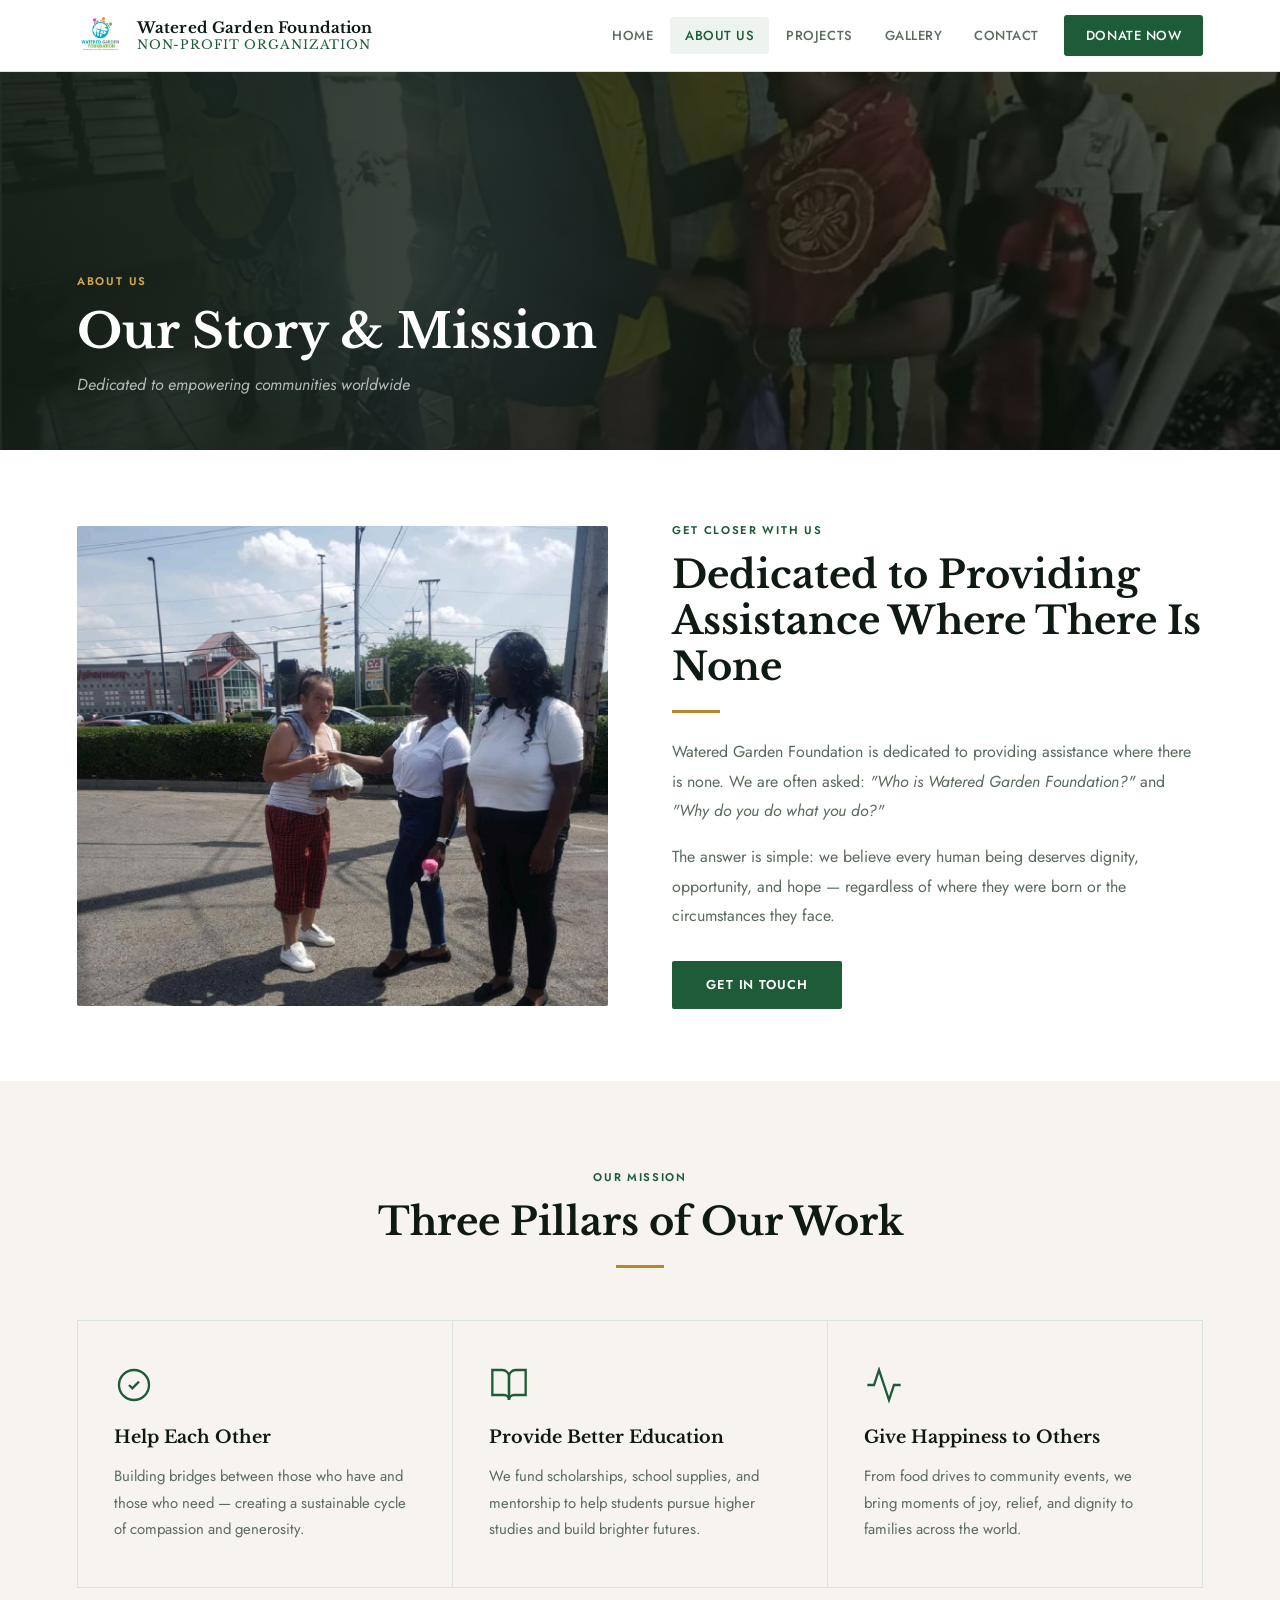
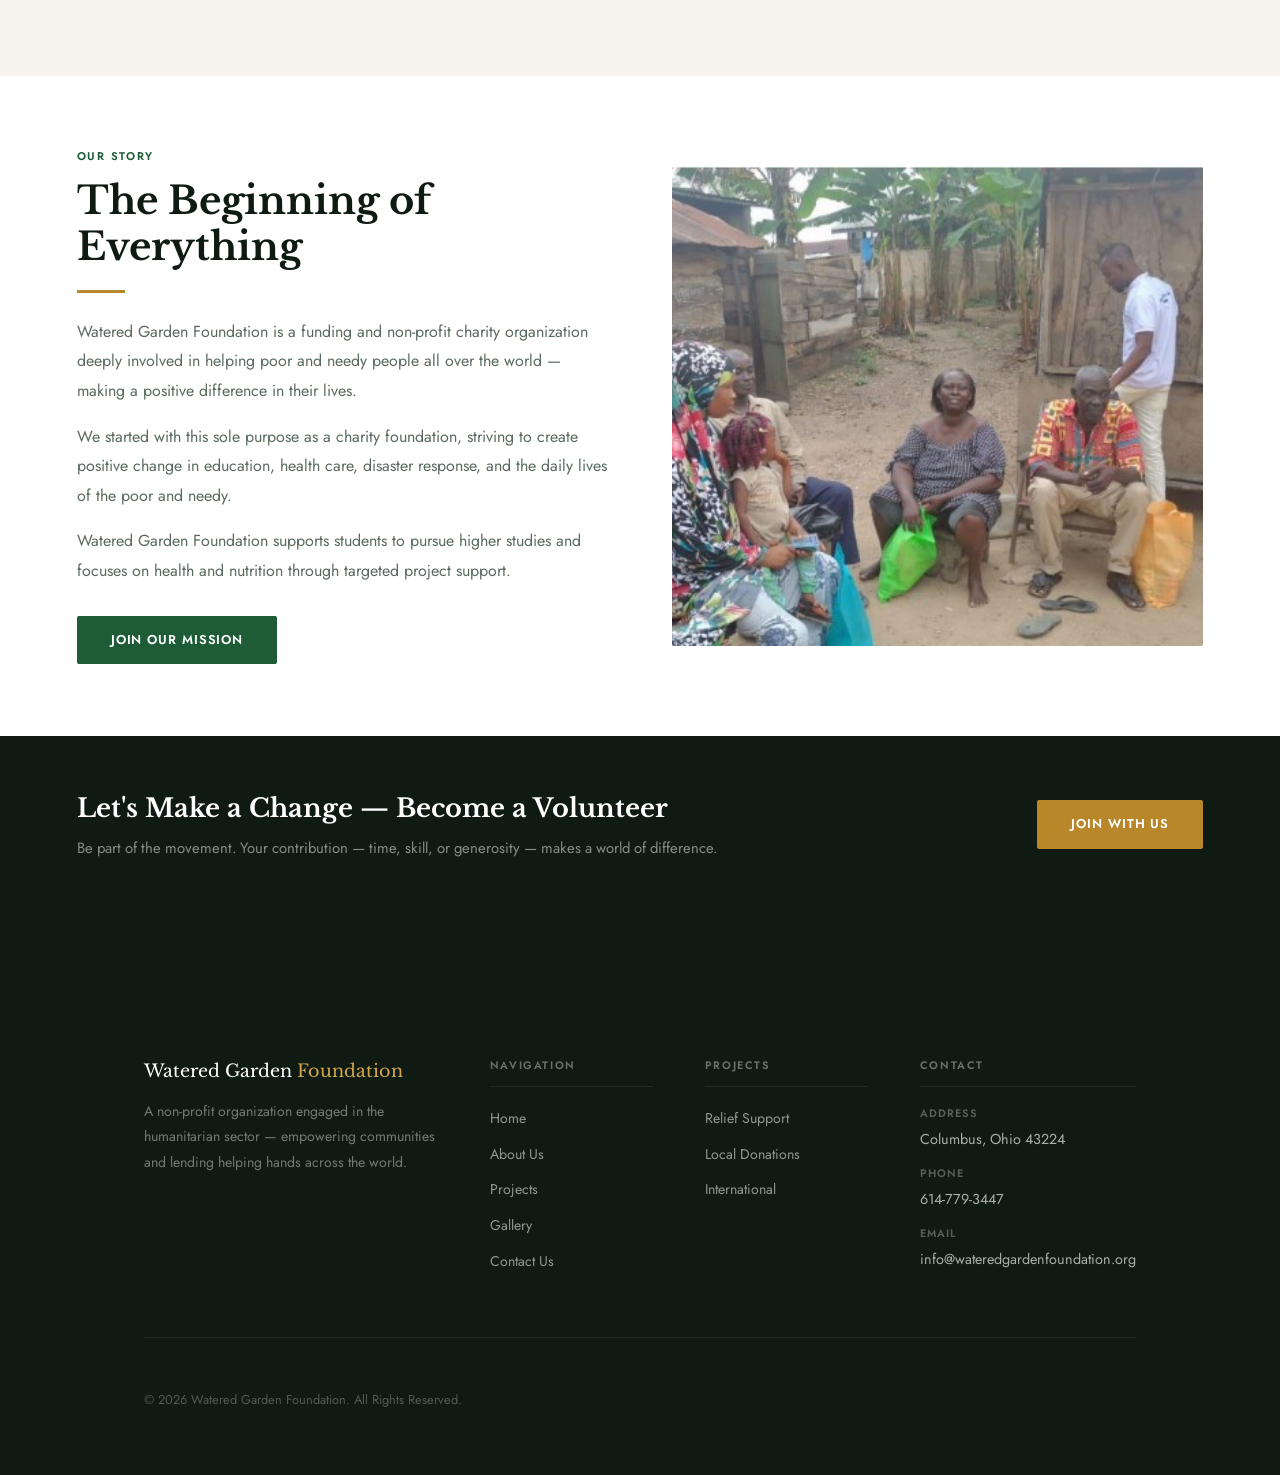
==== about.html @ 7ce8fe66 "Update copyright year to 2026 Co-Authored-By: Claude Sonnet 4.6 <noreply@anthropic.com>" ====
<!DOCTYPE html>
<html lang="en">
<head>
  <meta charset="UTF-8"/>
  <meta name="viewport" content="width=device-width, initial-scale=1.0"/>
  <title>About Us – Watered Garden Foundation</title>
  <link href="https://fonts.googleapis.com/css2?family=Libre+Baskerville:ital,wght@0,400;0,700;1,400&family=Jost:wght@300;400;500;600&display=swap" rel="stylesheet"/>
  <link rel="stylesheet" href="styles.css"/>
</head>
<body>
<nav>
  <a class="nav-logo" href="index.html">
    <img src="[data-uri]" alt="Logo"/>
    <div class="nav-brand">Watered Garden Foundation<em>Non-Profit Organization</em></div>
  </a>
  <ul class="nav-links">
    <li><a href="index.html" id="nav-home">Home</a></li>
    <li><a href="about.html" id="nav-about" class="active">About Us</a></li>
    <li><a href="projects.html" id="nav-projects">Projects</a></li>
    <li><a href="gallery.html" id="nav-gallery">Gallery</a></li>
    <li><a href="contact.html" id="nav-contact">Contact</a></li>
    <li class="nav-cta"><a href="https://www.paypal.com/donate/?hosted_button_id=REPLACE_WITH_YOUR_ID" target="_blank">Donate Now</a></li>
  </ul>

  <button class="nav-toggle" id="nav-toggle" aria-label="Menu" onclick="toggleMobileNav()"><span></span><span></span><span></span></button>
</nav>
<div class="page-content">
  <div class="hero-banner" style="--bg-img:url('[data-uri]')">
  <div><span class="hero-eyebrow">About Us</span><h1>Our Story &amp; Mission</h1><p>Dedicated to empowering communities worldwide</p></div>
</div>
  <section>
    <div class="about-intro-inner">
      <img src="[data-uri]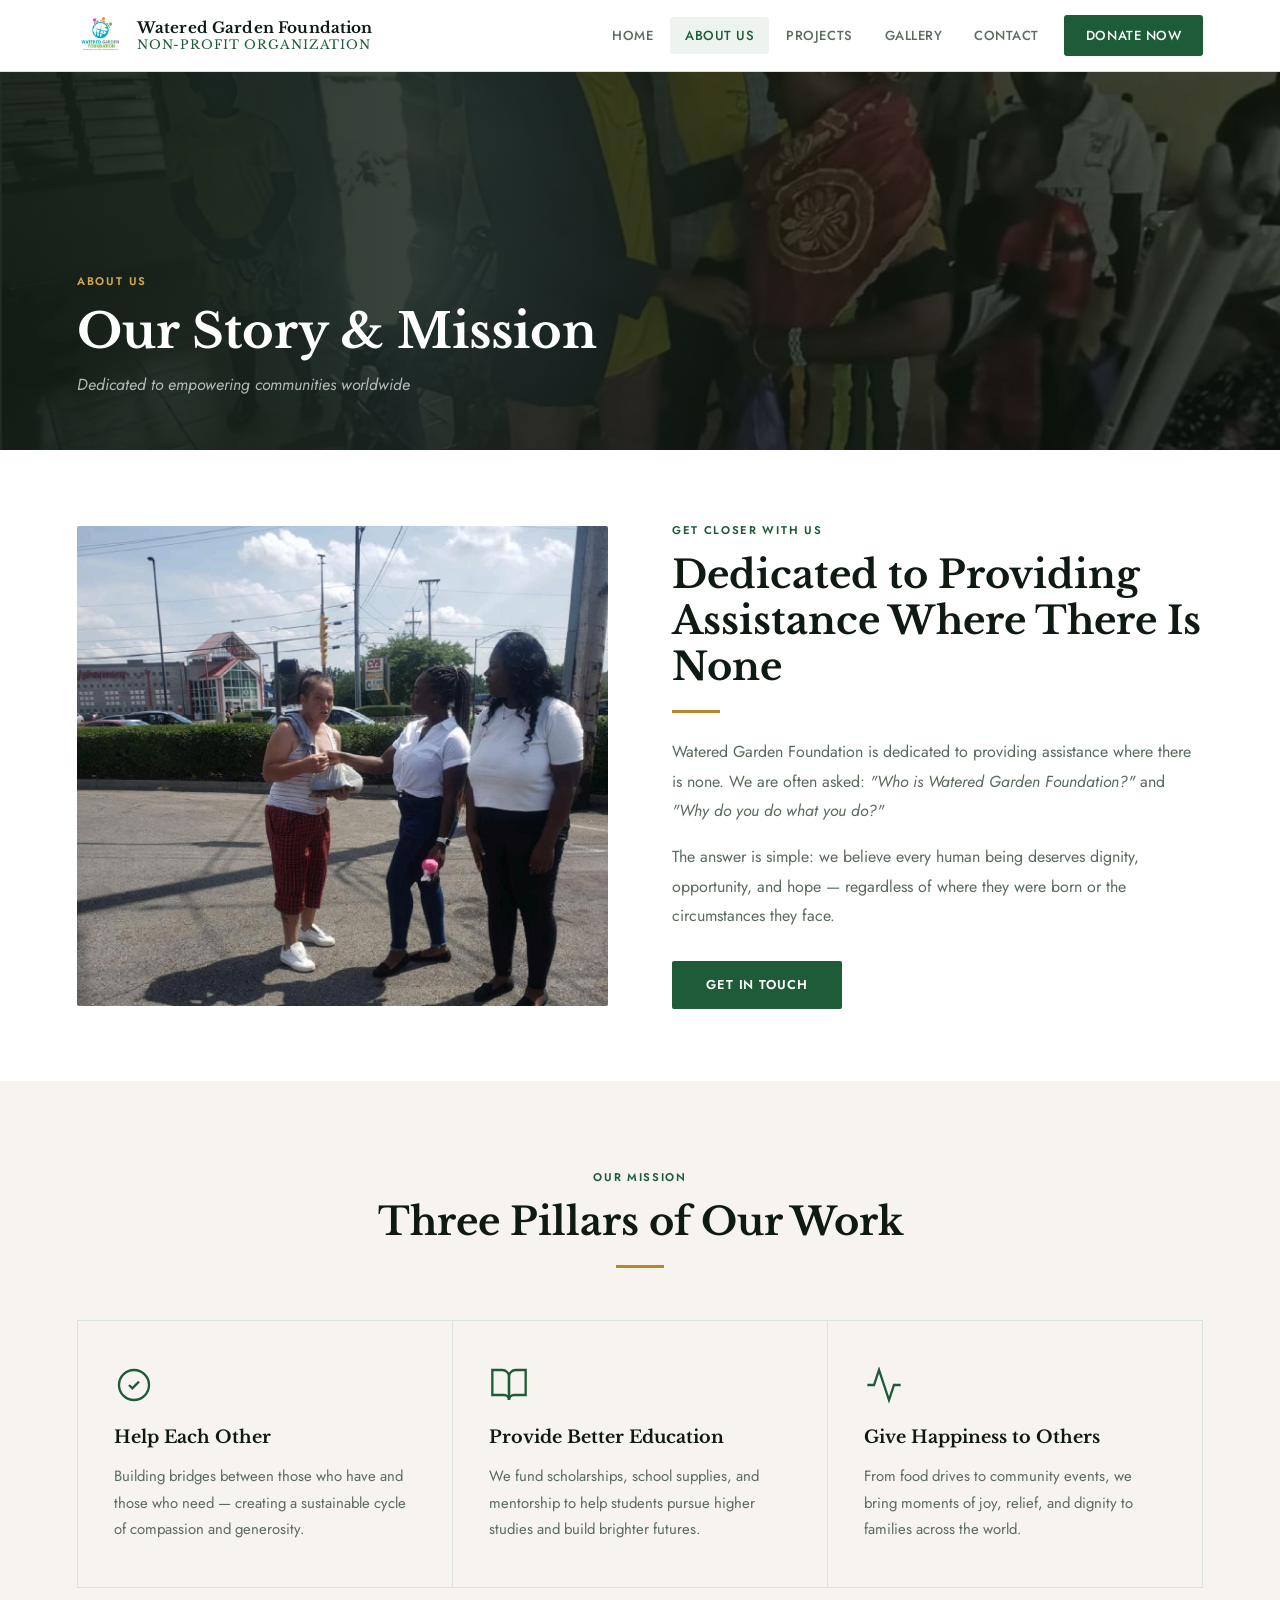
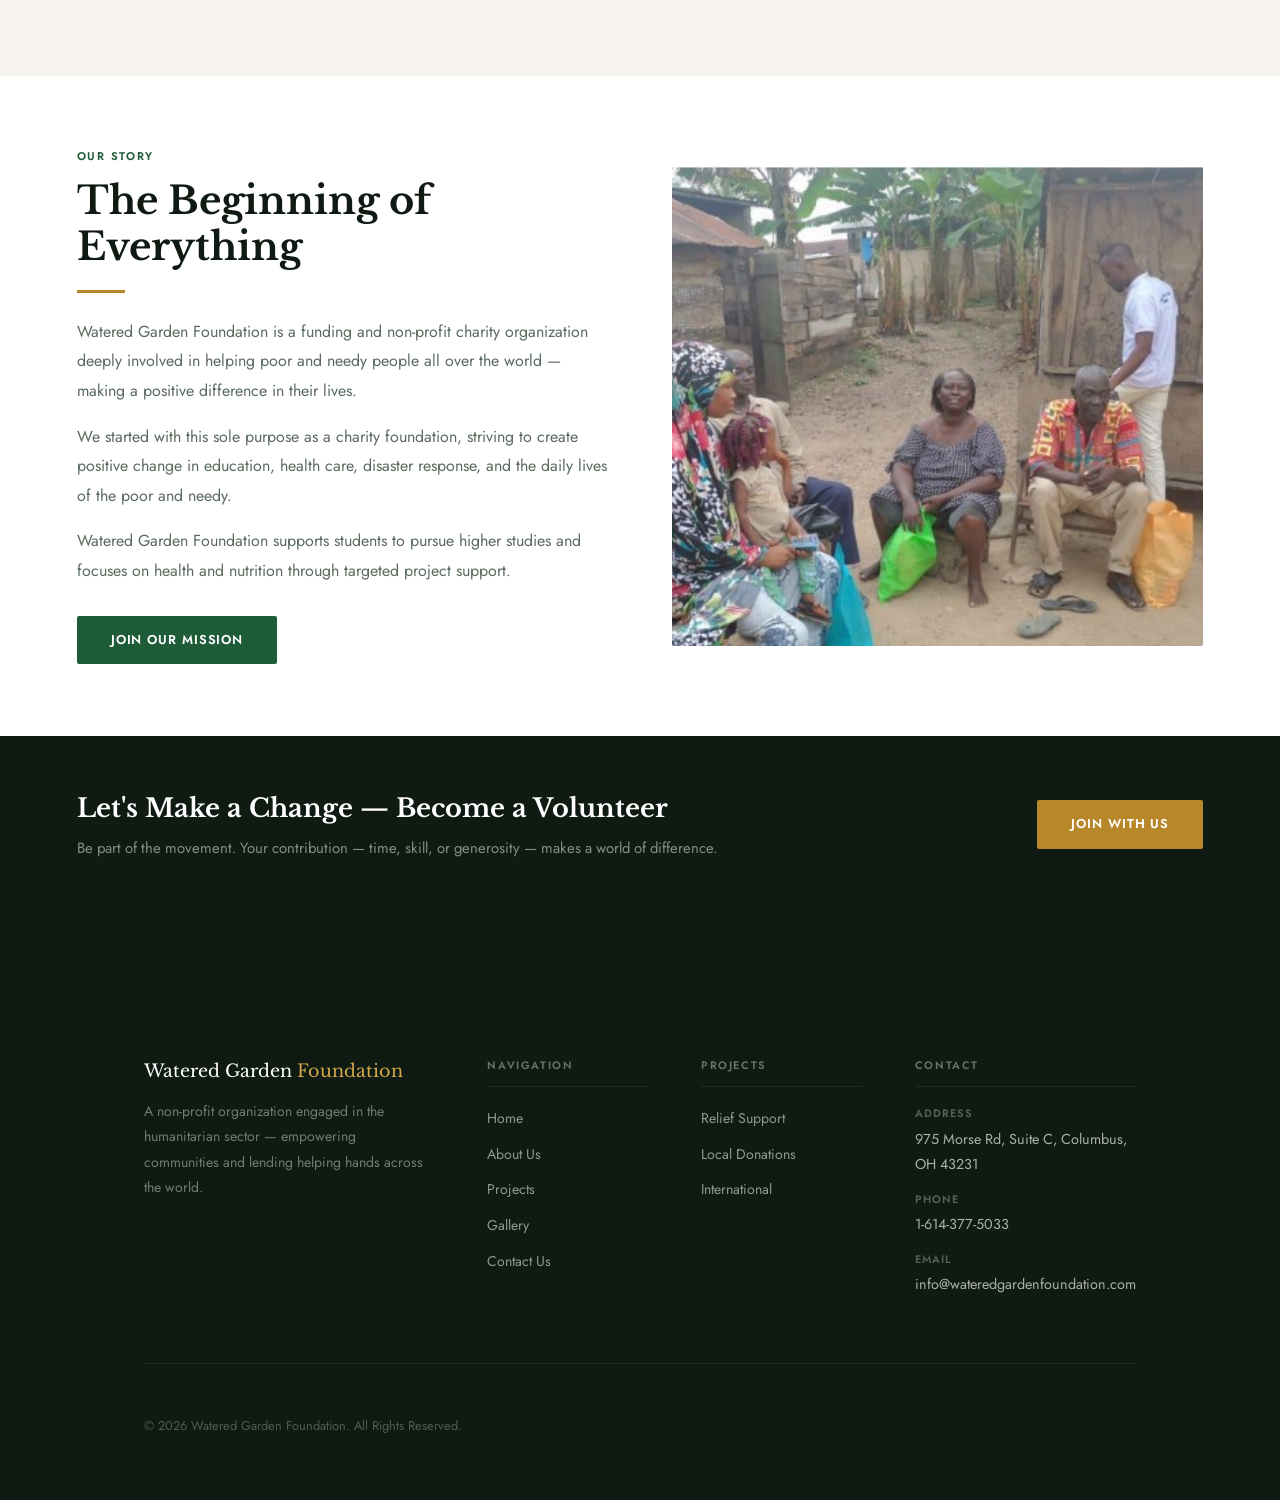
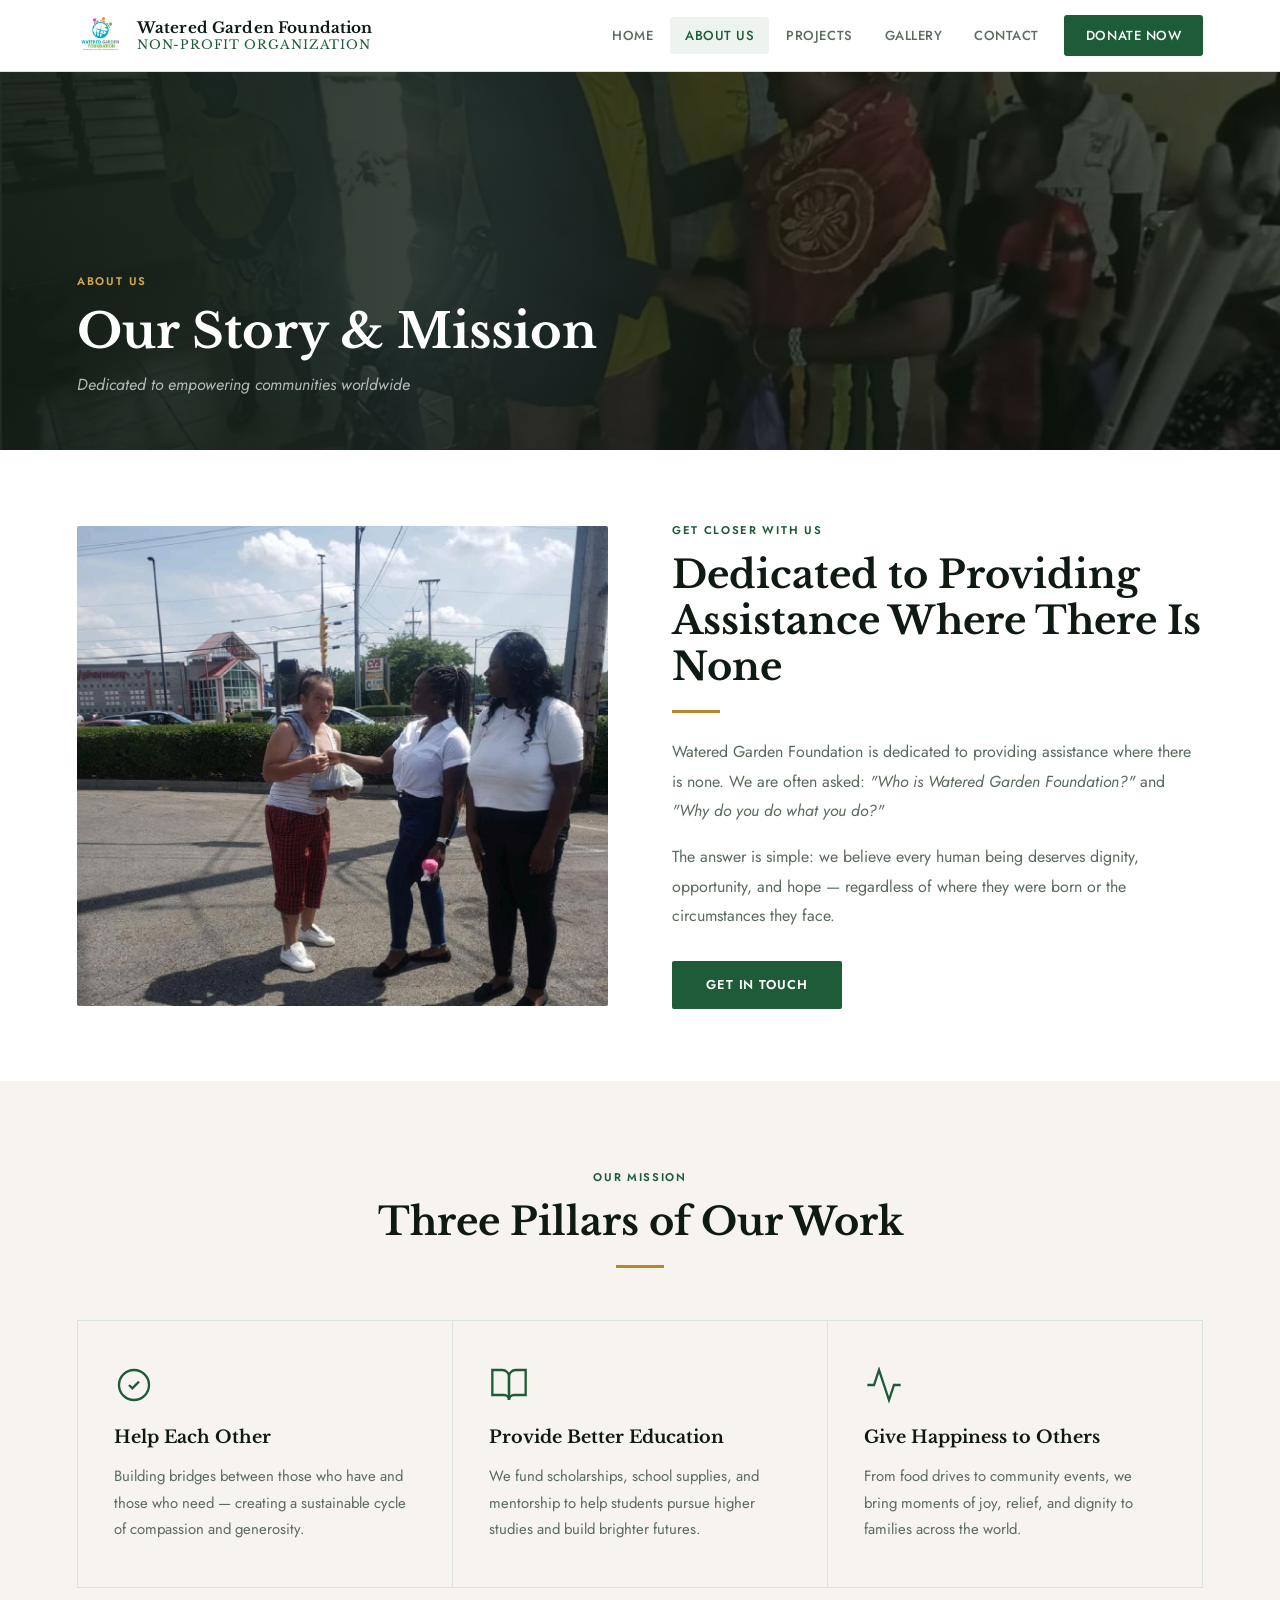
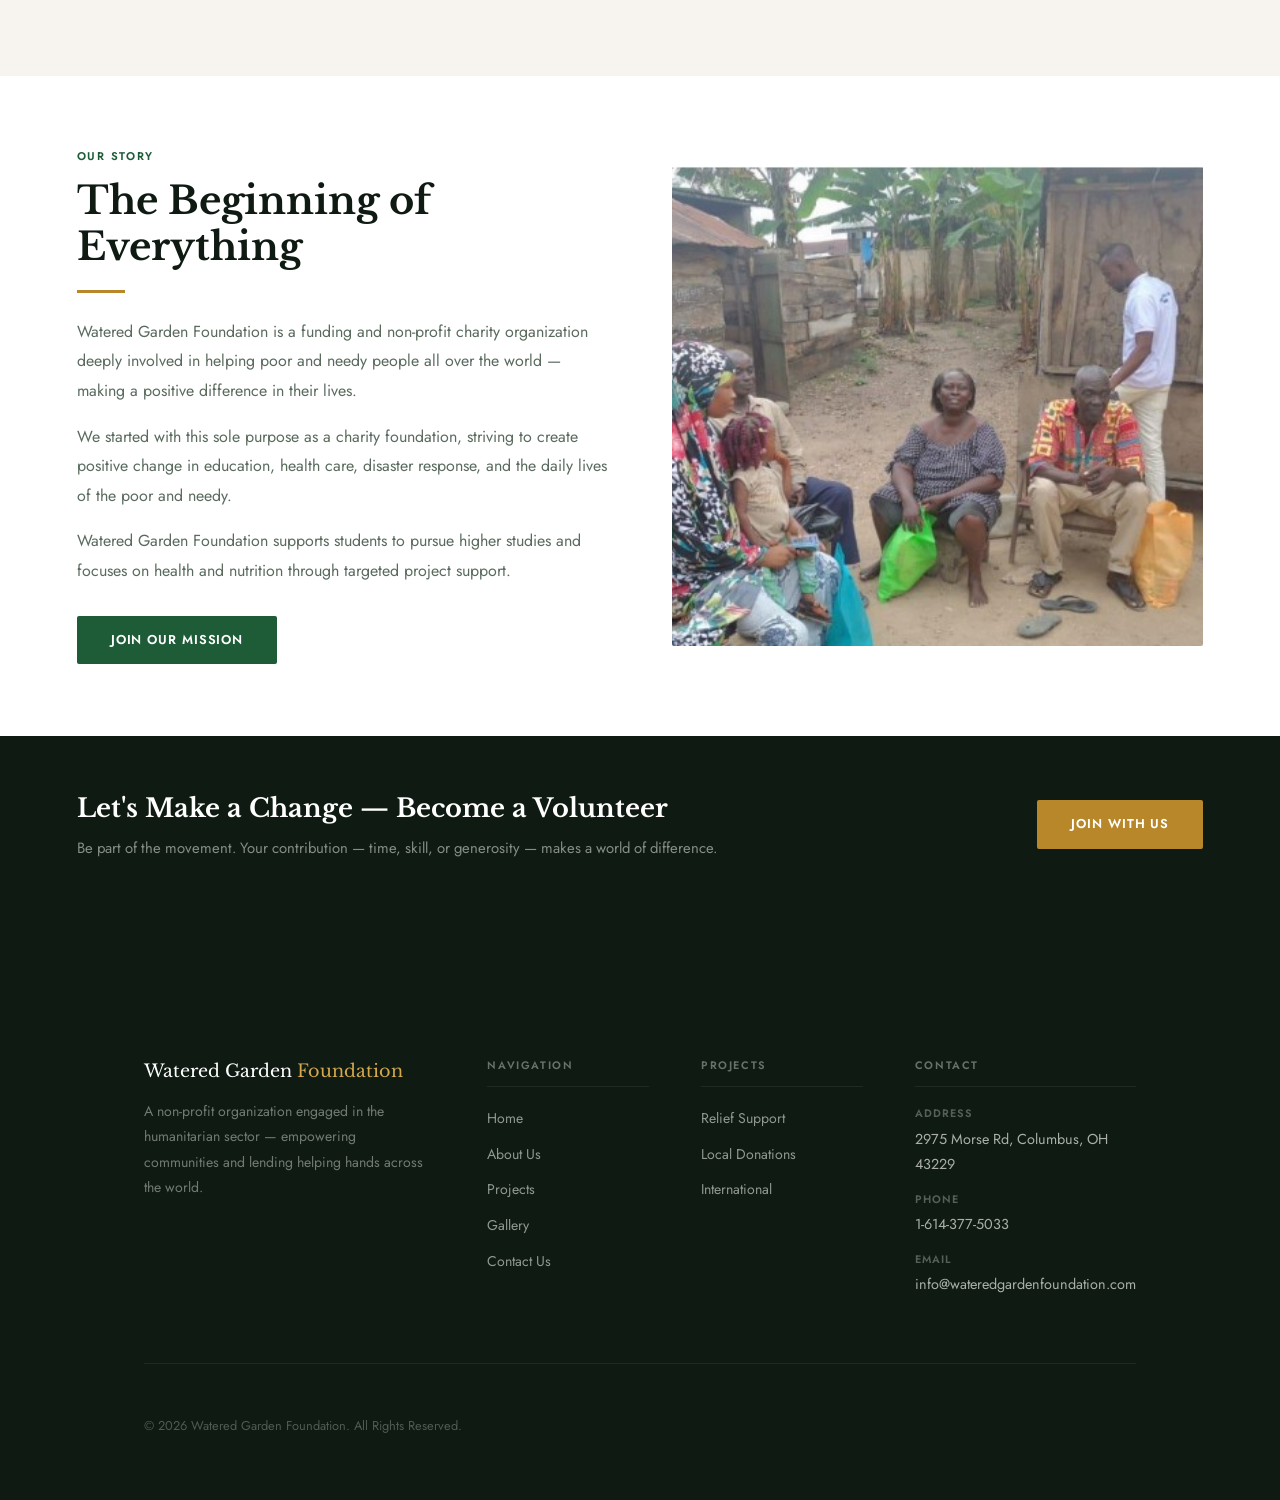
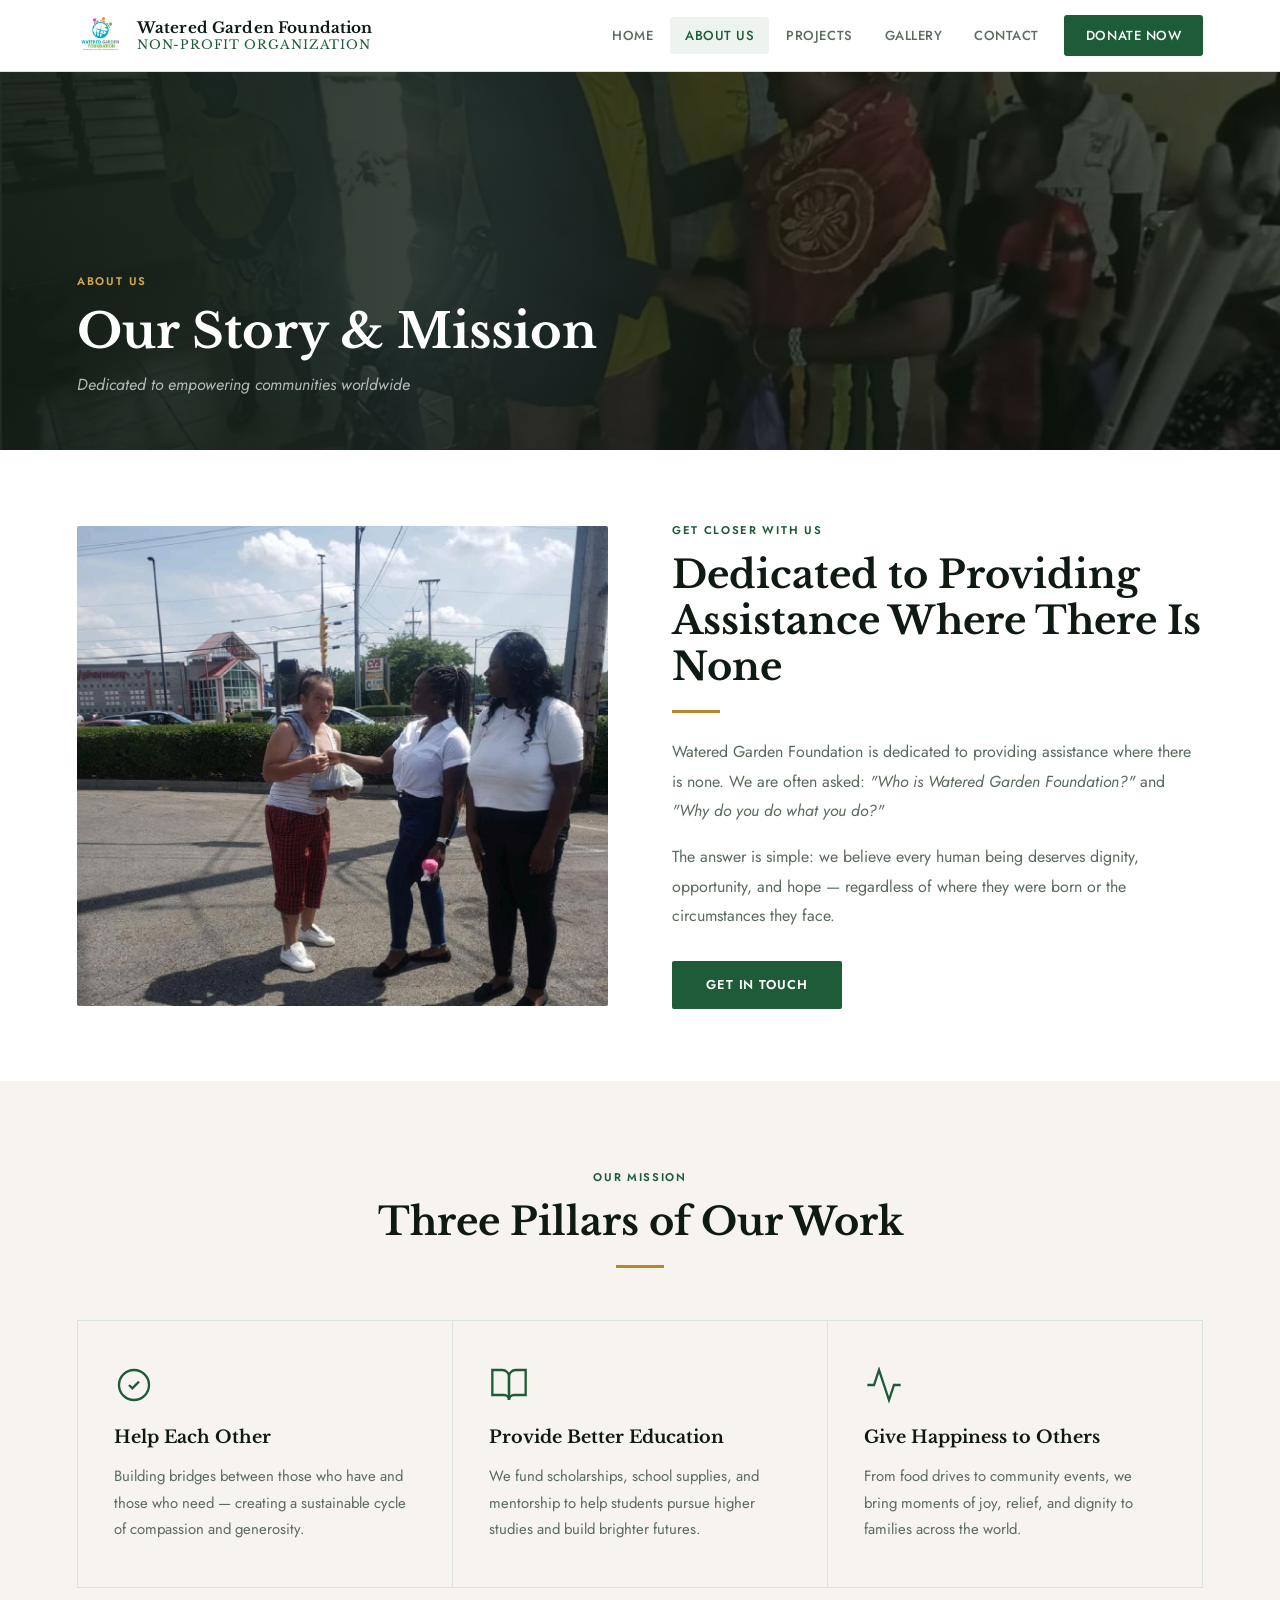
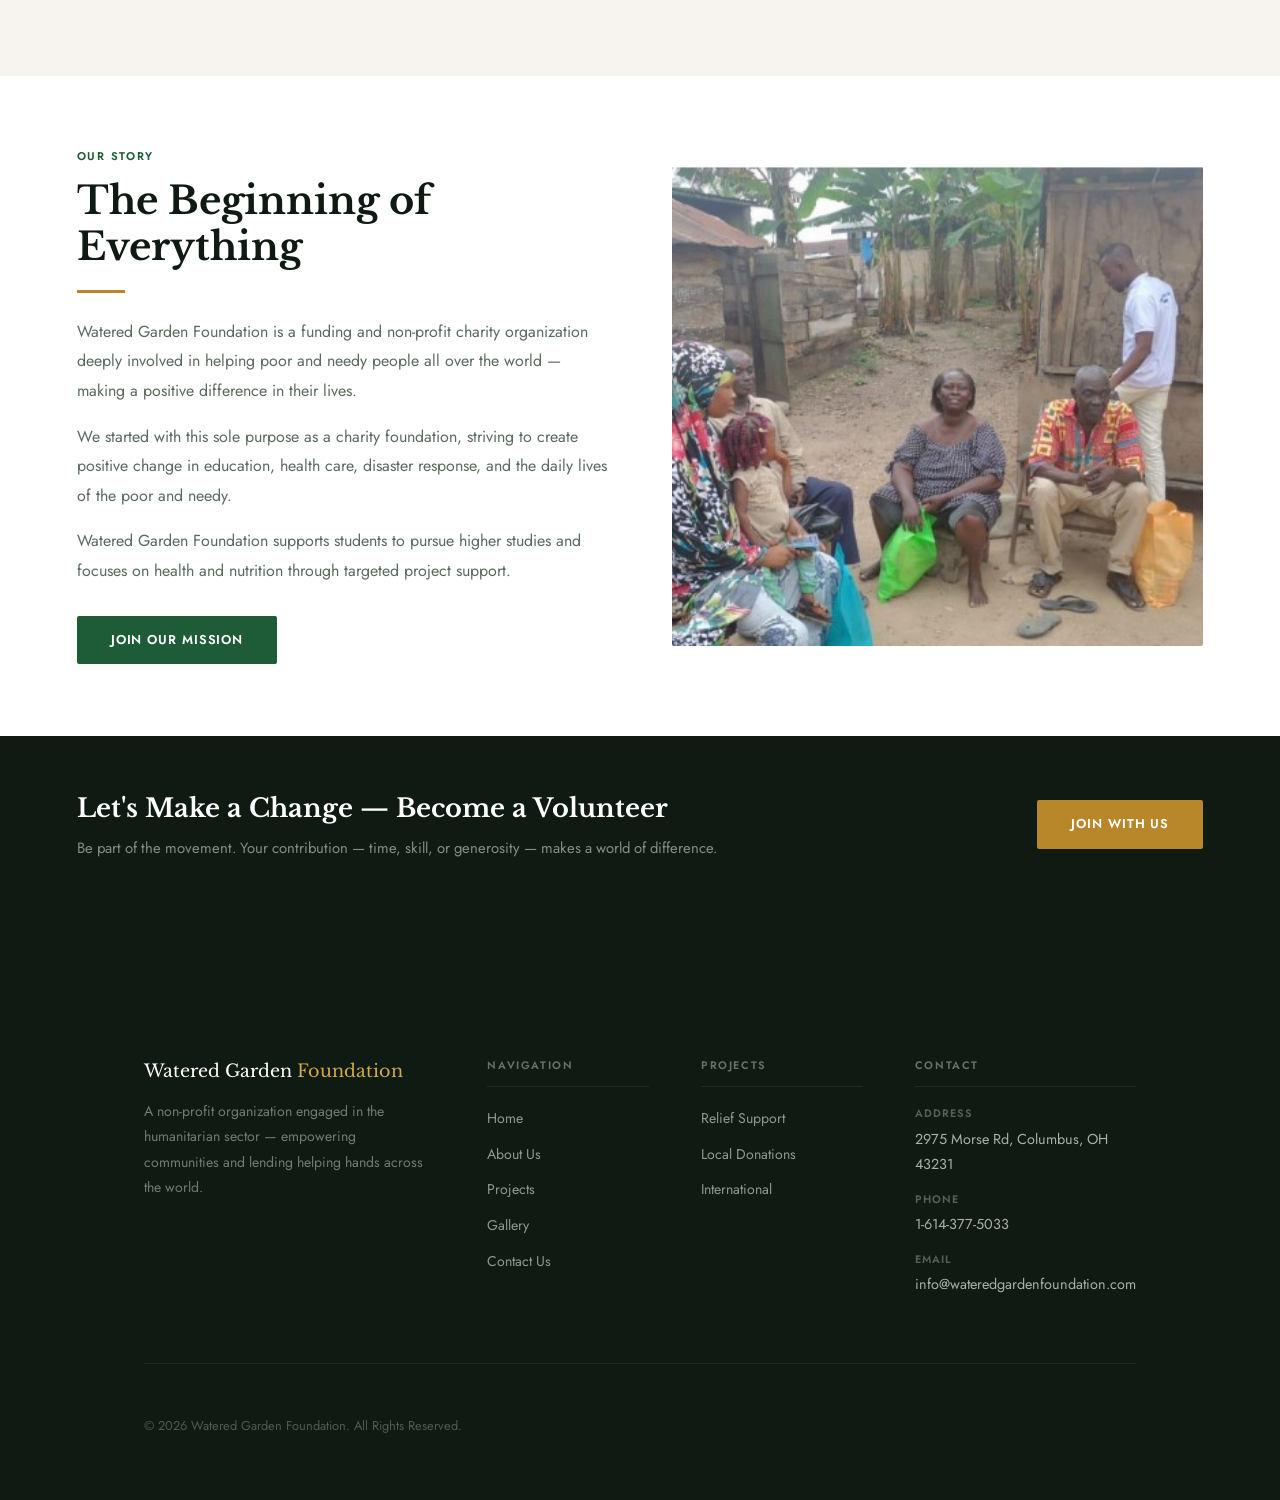
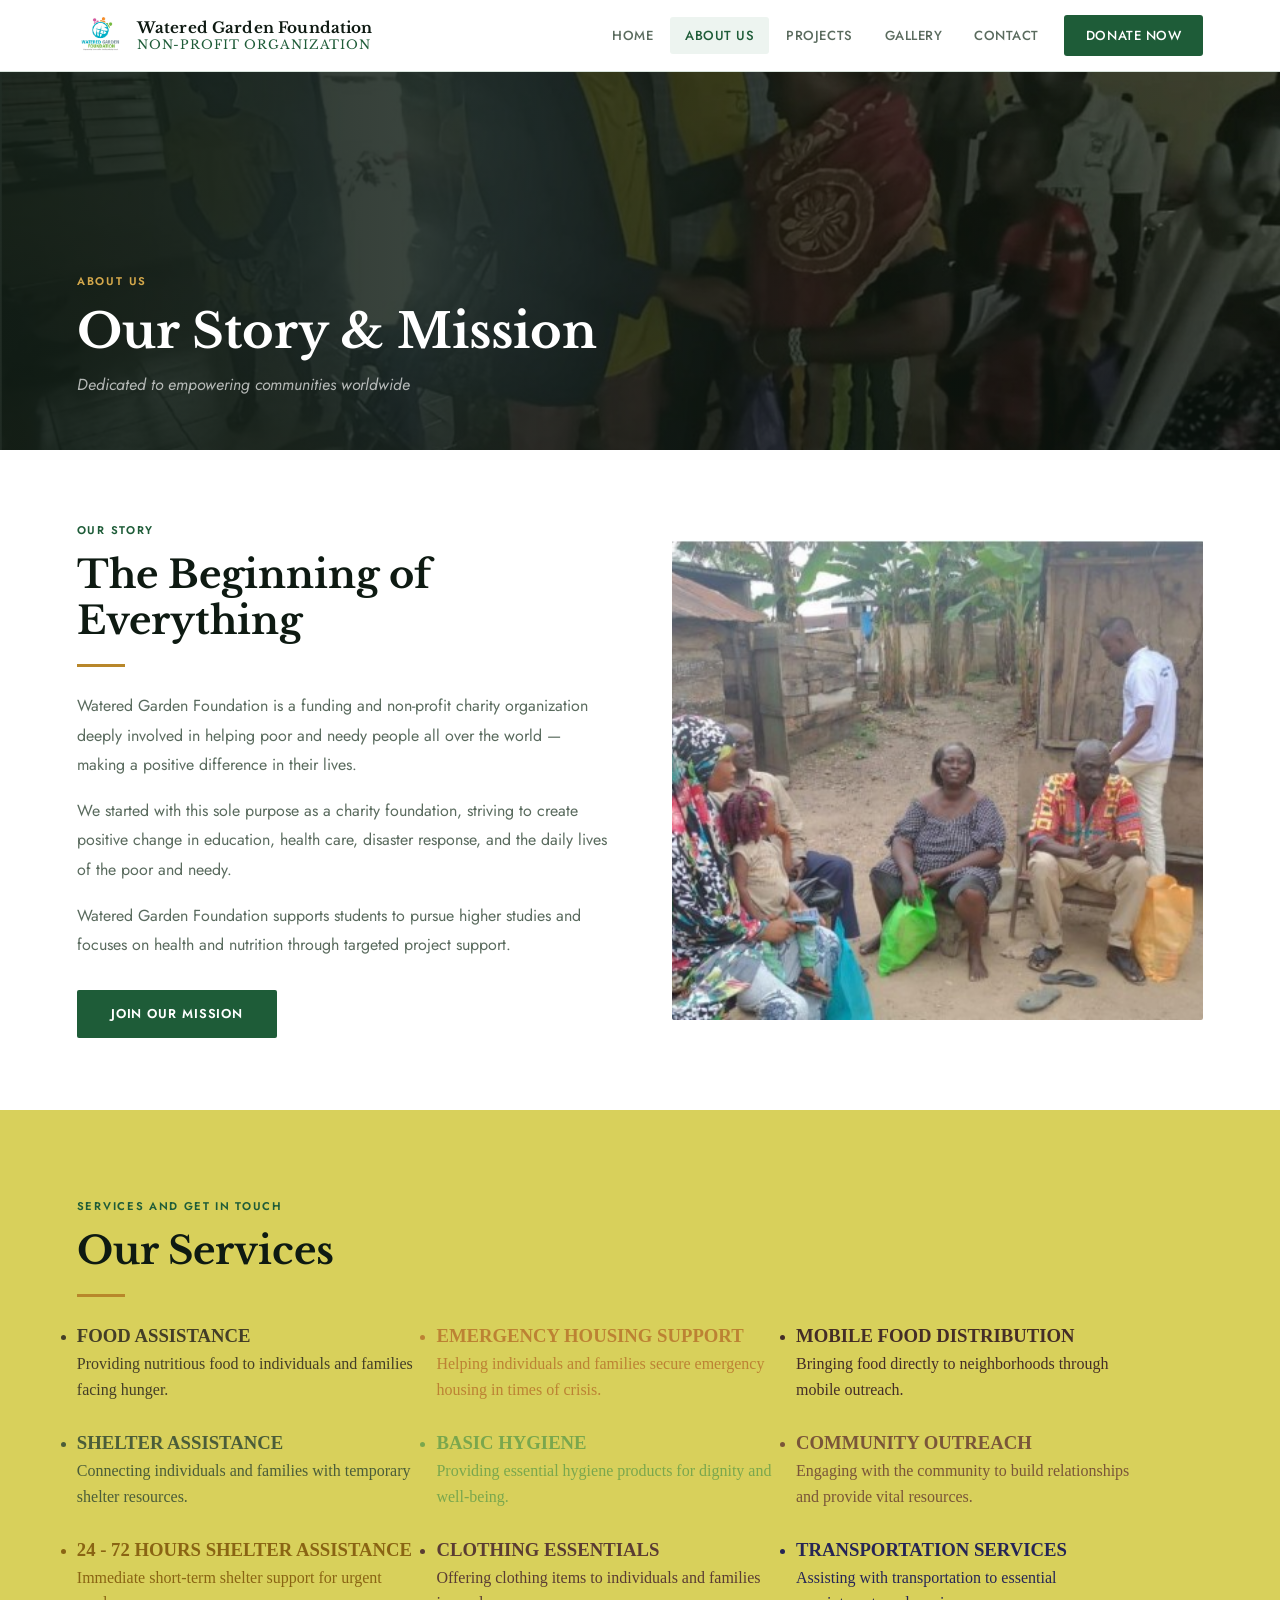
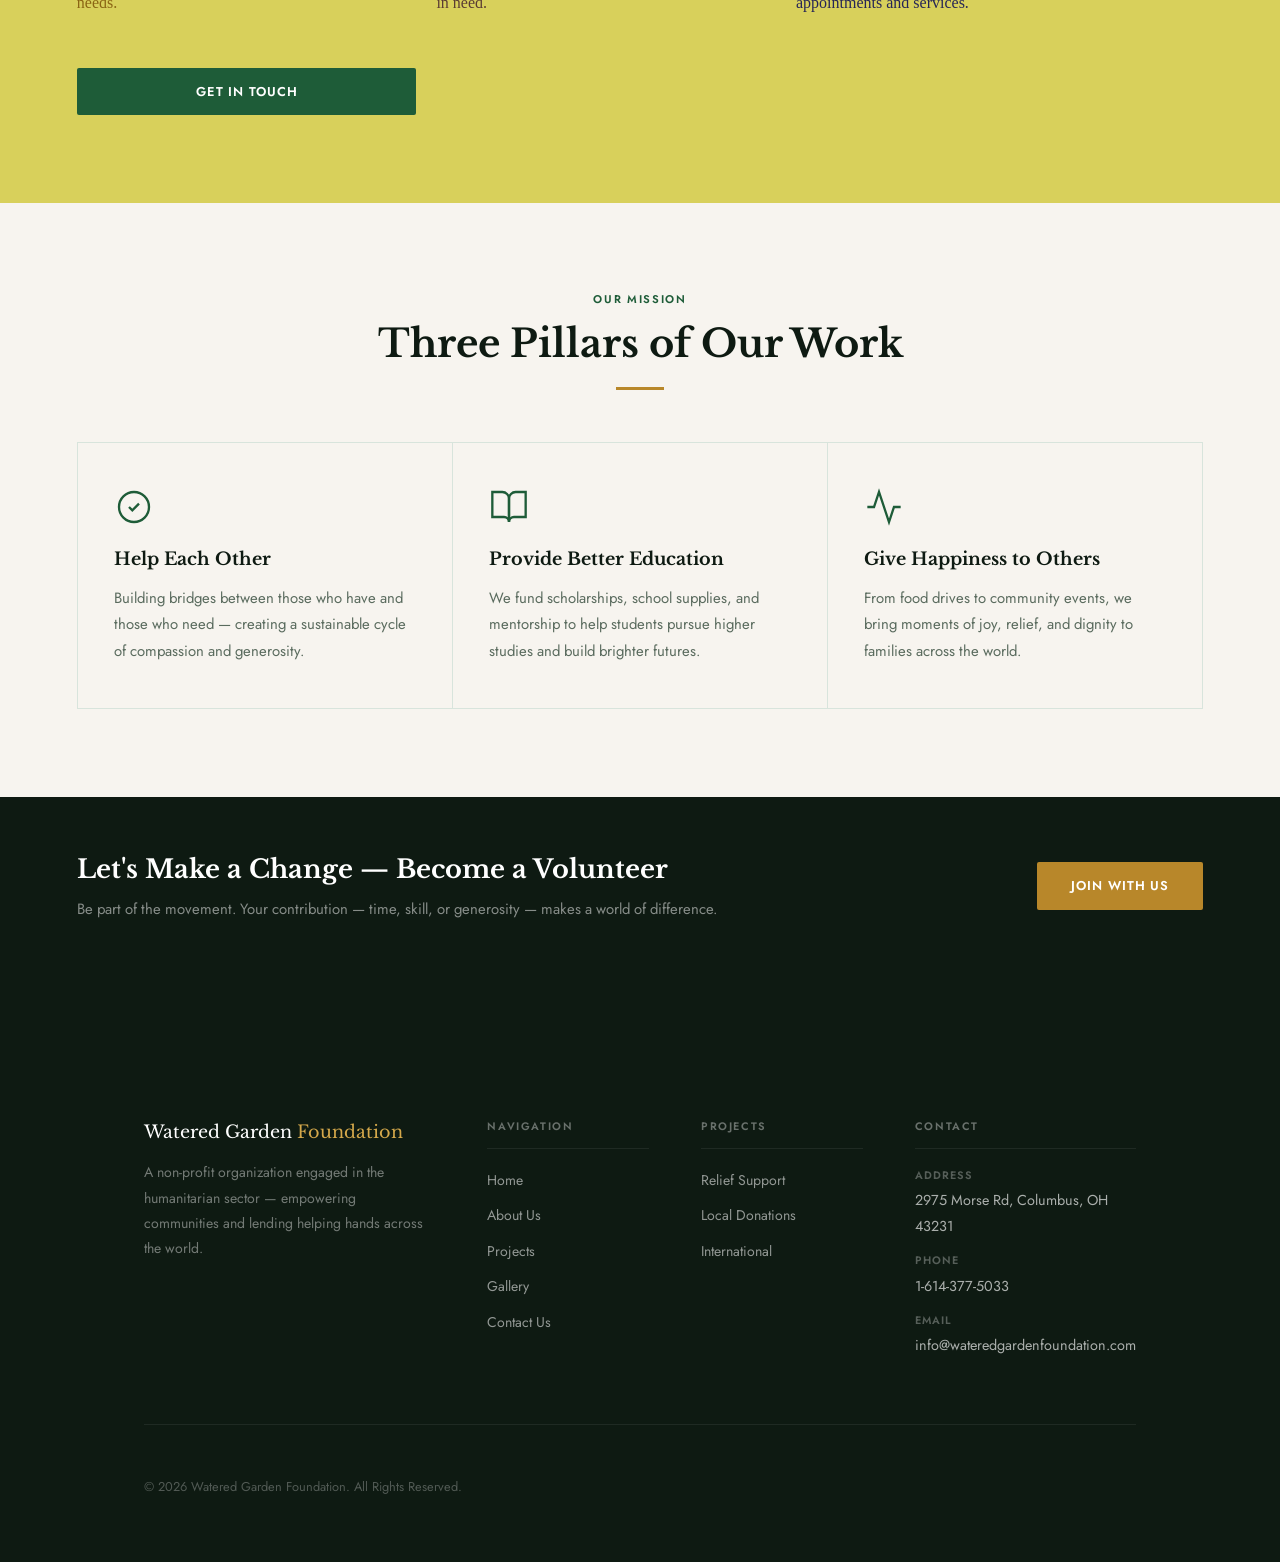
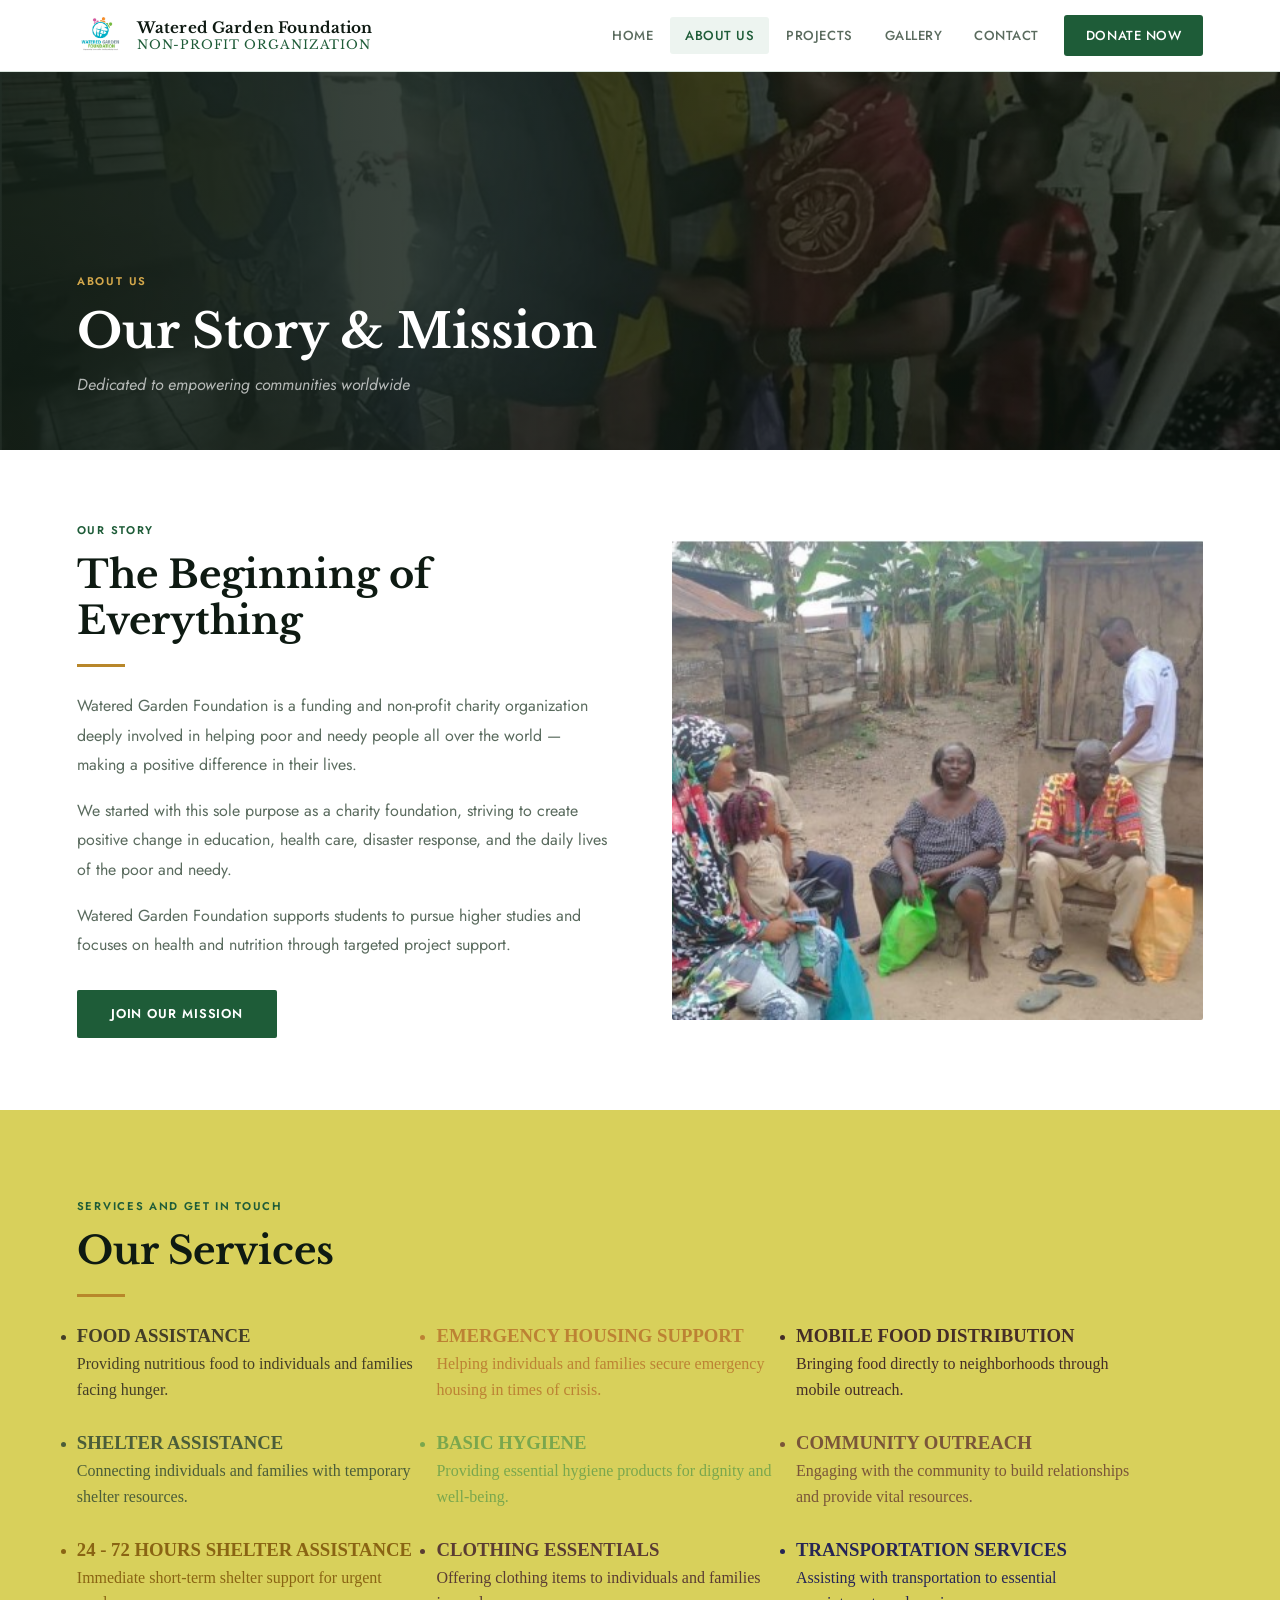
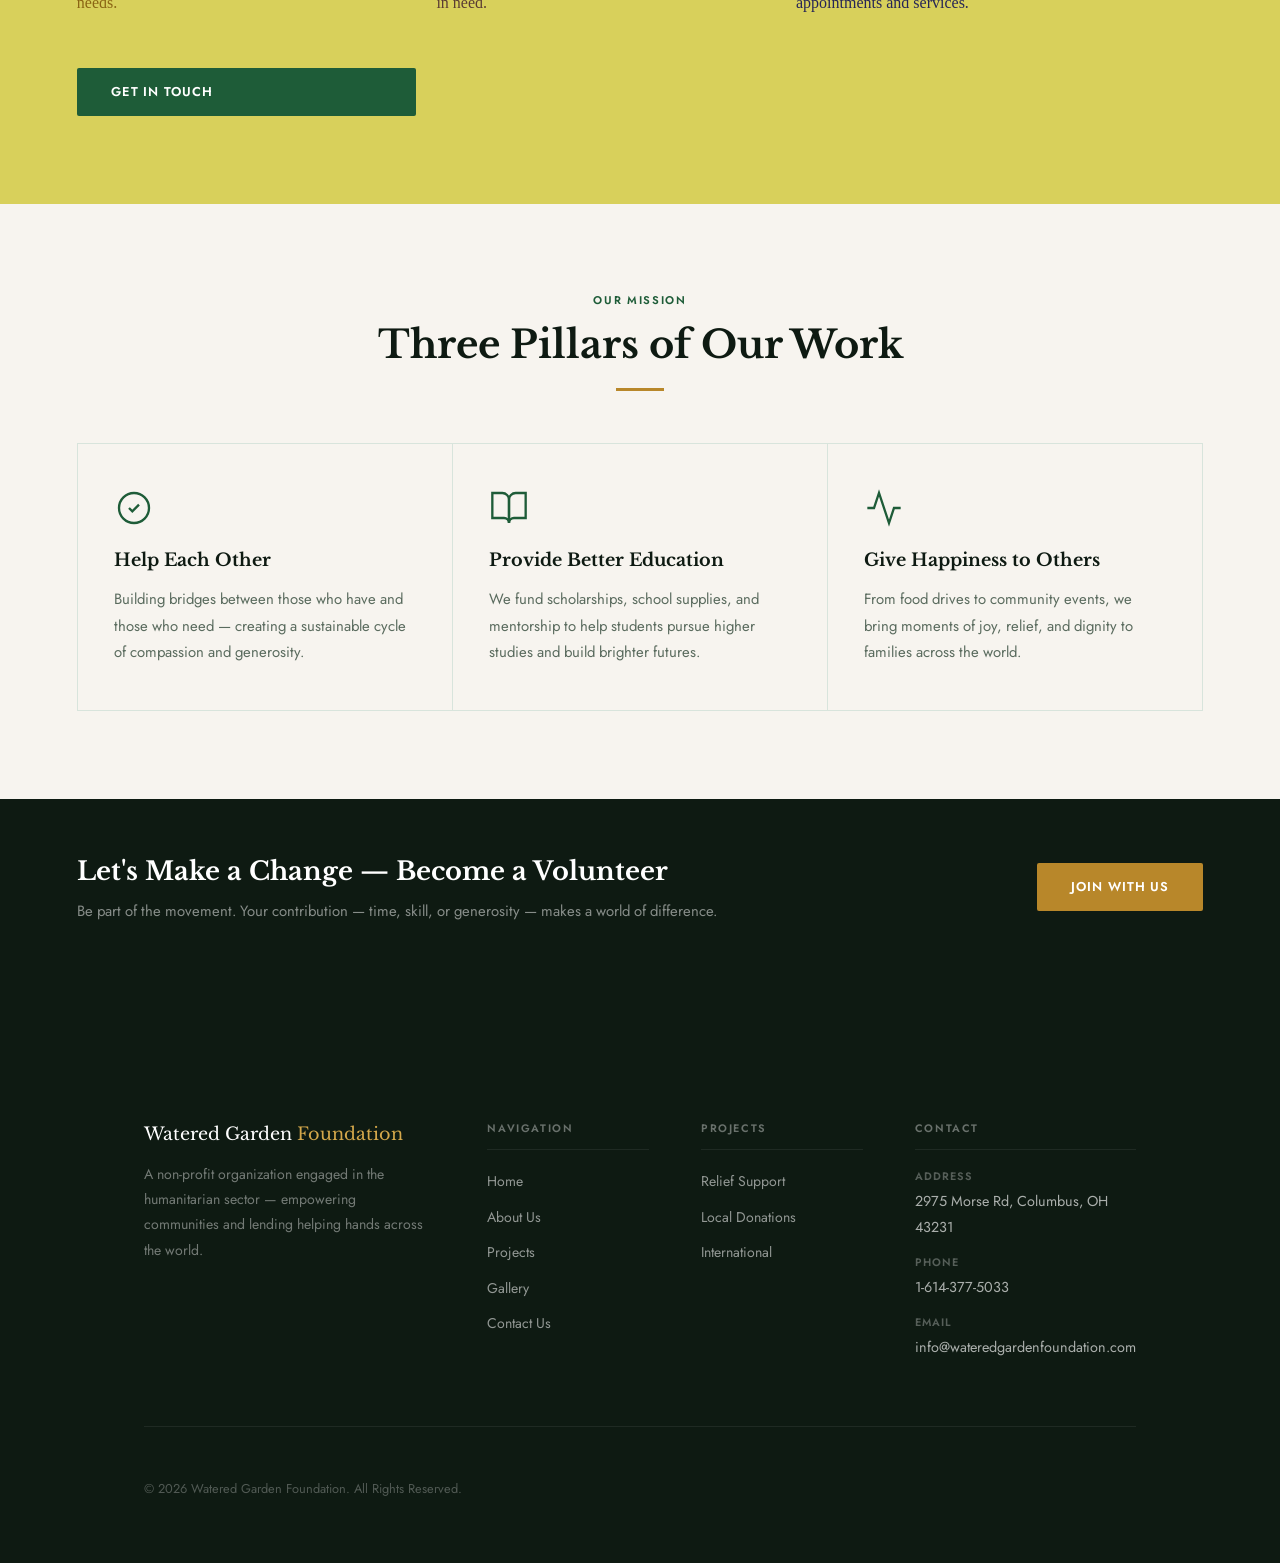
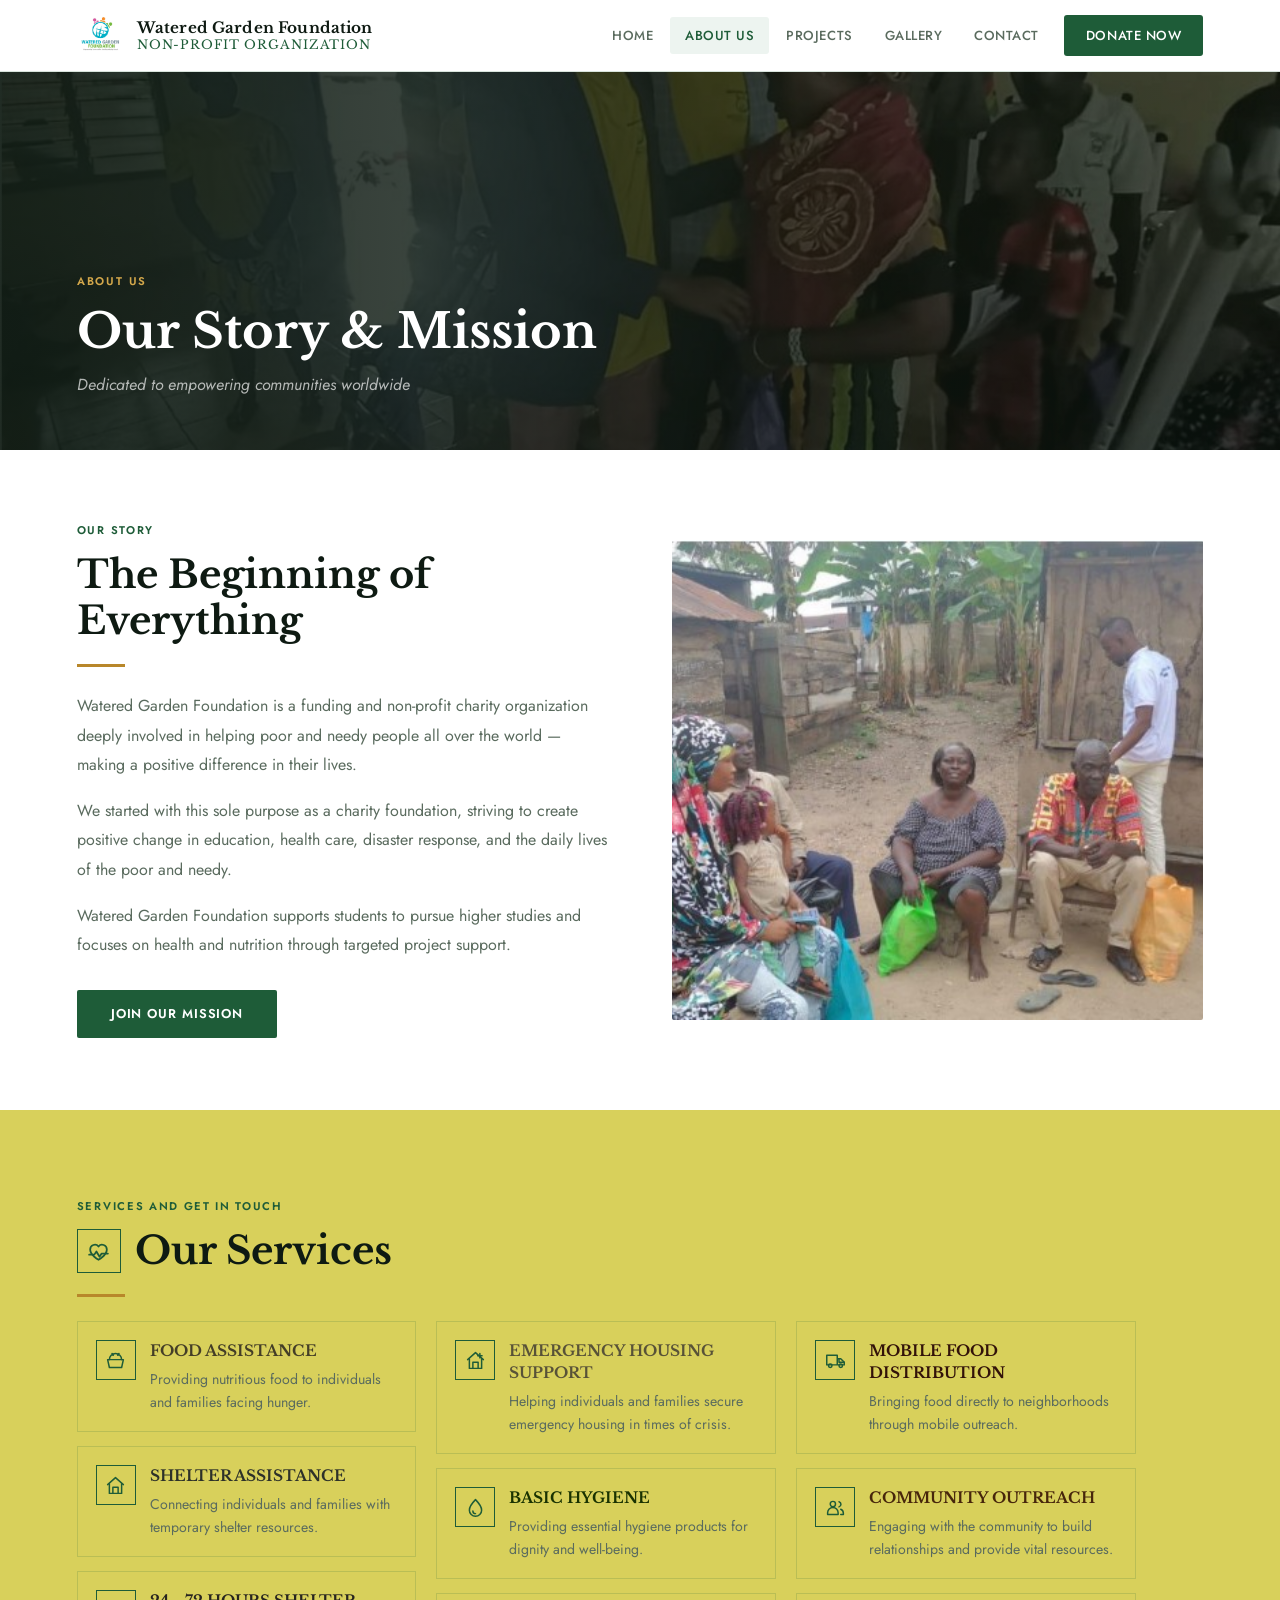
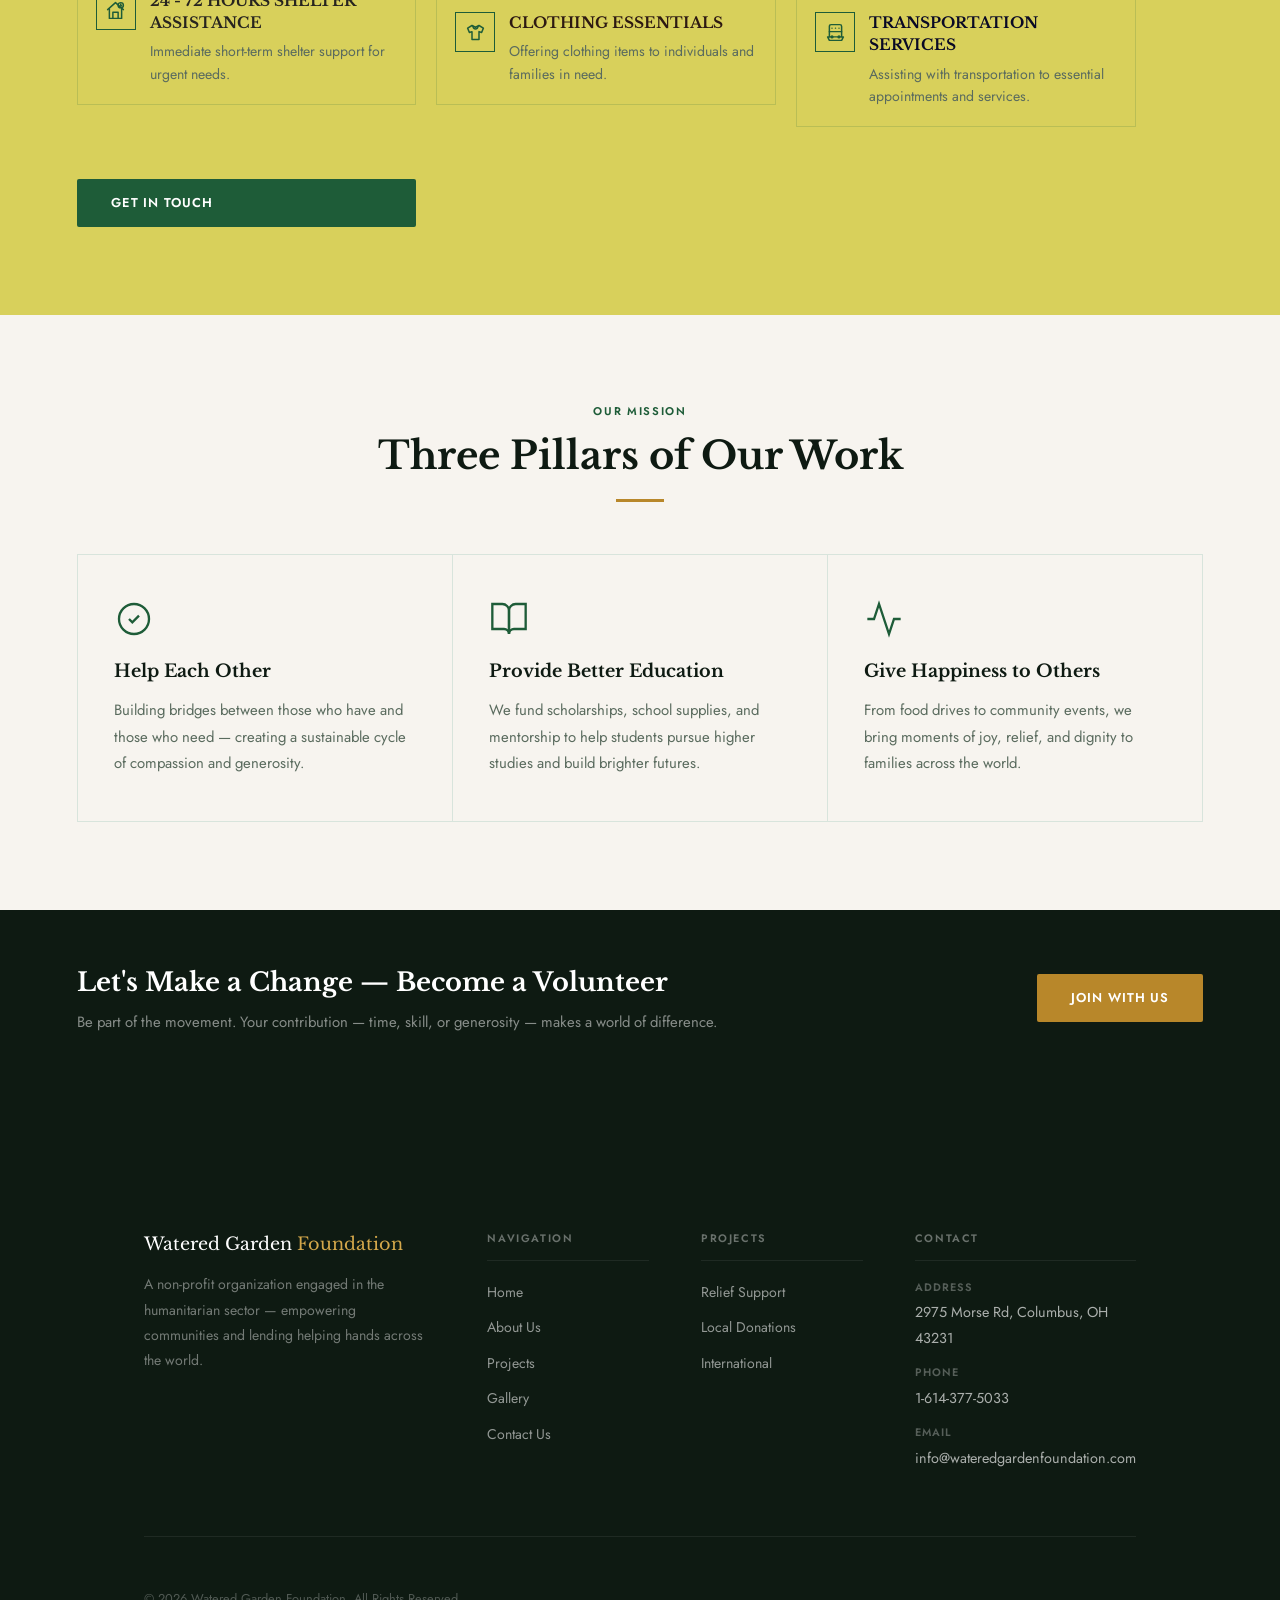
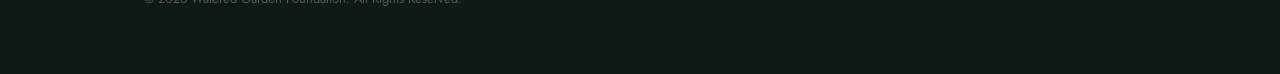
